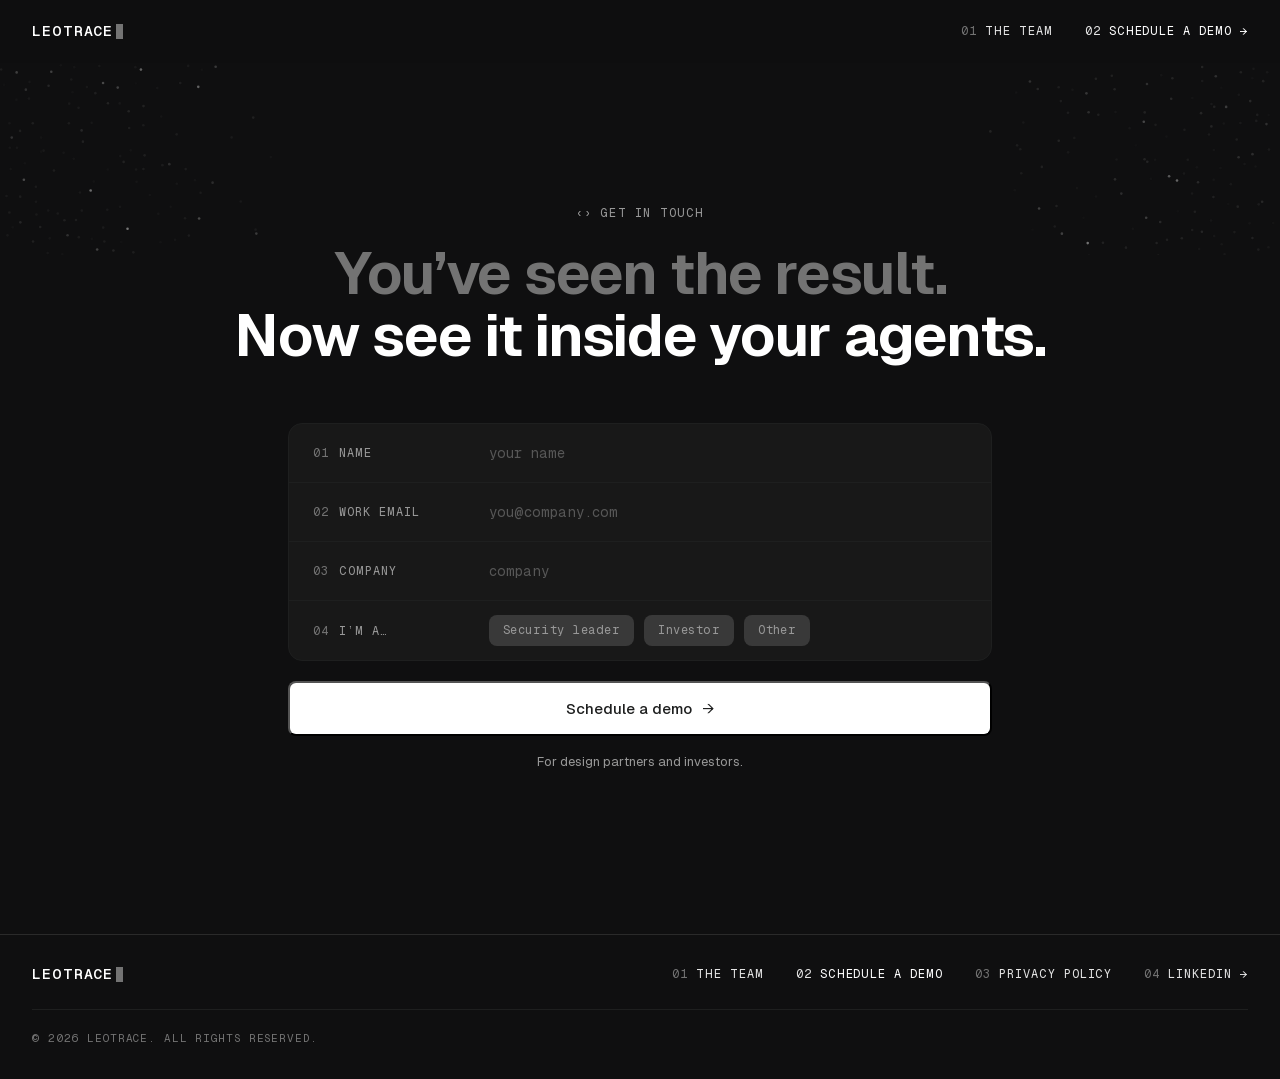
==== demo/index.html @ 8c84fb91 "Wire demo form to Web3Forms (emails the leotrace inbox) Co-Authored-By: Claude Opus 4.8 (1M context)" ====
<!doctype html>
<!-- LeoTrace marketing site · schedule a demo — the dark inverse page -->
<html lang="en" data-theme="dark">
<head>
  <meta charset="utf-8">
  <meta name="viewport" content="width=device-width, initial-scale=1">
  <meta http-equiv="Content-Security-Policy"
        content="default-src 'none'; script-src 'self'; style-src 'self'; img-src 'self'; font-src 'self'; connect-src 'self'; base-uri 'none'; form-action 'none'">
  <title>LeoTrace — Schedule a demo</title>
  <meta name="description" content="See LeoTrace inside your agents. Schedule a demo — for design partners and investors.">
  <link rel="icon" href="/assets/favicon.svg" type="image/svg+xml">
  <link rel="stylesheet" href="/css/styles.css?v=31">
  <script type="module" src="/js/demo.js?v=37"></script>
</head>
<body id="top">

  <header class="nav">
    <button class="nav__burger" type="button" aria-expanded="false" aria-controls="nav-menu" aria-label="Menu">
      <span></span><span></span>
    </button>
    <a class="wordmark" href="/">LEOTRACE<span class="cursor" aria-hidden="true"></span></a>
    <nav class="nav__menu" id="nav-menu" aria-label="Primary">
      <a class="nav__link" href="/team/"><span class="nav__num">01</span>The team</a>
      <a class="nav__link" href="/demo/" aria-current="page"><span class="nav__num">02</span>Schedule a demo<span class="nav__arrow">→</span></a>
    </nav>
  </header>

  <main class="demo">
    <canvas class="demo-dots demo-dots--left" aria-hidden="true"></canvas>
    <canvas class="demo-dots demo-dots--right" aria-hidden="true"></canvas>

    <section class="demo-section" data-section>
      <div class="container">
        <p class="eyebrow" data-reveal>‹› Get in touch</p>
        <h1 class="display">
          <span class="line"><span class="line__inner is-muted">You&rsquo;ve seen the result.</span></span>
          <span class="line"><span class="line__inner">Now see it inside your agents.</span></span>
        </h1>

        <form class="demo-form" id="demo-form" data-reveal novalidate>
          <fieldset class="demo-fieldset" id="demo-fieldset">
            <div class="demo-panel">
              <div class="demo-field" data-field="name">
                <div class="demo-row">
                  <label class="demo-row__label" for="f-name"><span class="demo-row__num">01</span>Name</label>
                  <input class="demo-row__input" id="f-name" name="name" type="text" spellcheck="false" placeholder="your name" required autocomplete="name" aria-describedby="err-name">
                </div>
                <p class="demo-row__error" id="err-name" hidden>add your name</p>
              </div>
              <div class="demo-field" data-field="email">
                <div class="demo-row">
                  <label class="demo-row__label" for="f-email"><span class="demo-row__num">02</span>Work email</label>
                  <input class="demo-row__input" id="f-email" name="email" type="email" spellcheck="false" placeholder="you@company.com" required autocomplete="work email" aria-describedby="err-email">
                </div>
                <p class="demo-row__error" id="err-email" hidden>add your work email</p>
              </div>
              <div class="demo-field" data-field="company">
                <div class="demo-row">
                  <label class="demo-row__label" for="f-company"><span class="demo-row__num">03</span>Company</label>
                  <input class="demo-row__input" id="f-company" name="company" type="text" spellcheck="false" placeholder="company" required autocomplete="organization" aria-describedby="err-company">
                </div>
                <p class="demo-row__error" id="err-company" hidden>add your company</p>
              </div>
              <div class="demo-field">
                <div class="demo-row">
                  <span class="demo-row__label" id="role-label"><span class="demo-row__num">04</span>I&rsquo;m a&hellip;</span>
                  <div class="demo-chips" role="radiogroup" aria-labelledby="role-label" id="role-group">
                    <button class="demo-chip" type="button" role="radio" aria-checked="false" data-role="security_leader">Security leader</button>
                    <button class="demo-chip" type="button" role="radio" aria-checked="false" data-role="investor">Investor</button>
                    <button class="demo-chip" type="button" role="radio" aria-checked="false" data-role="other">Other</button>
                  </div>
                </div>
              </div>
            </div>

            <!-- honeypot: hidden from people (visually + tab order + AT).
                 Bots that fill it are dropped client-side; the backend
                 should also reject any payload where `website` is set. -->
            <div class="demo-hp" aria-hidden="true">
              <label for="f-website">Website</label>
              <input id="f-website" name="website" type="text" tabindex="-1" autocomplete="off">
            </div>

            <button class="btn btn--solid demo-submit" type="submit" id="demo-submit">Schedule a demo<span class="btn__glyph">→</span></button>
          </fieldset>
          <p class="demo-fail" id="demo-fail" role="alert" hidden>something went wrong. try again.</p>
          <p class="demo-note">For design partners and investors.</p>
        </form>

        <div class="demo-success" id="demo-success" role="status" hidden>
          <p class="demo-success__title">You&rsquo;re on the grid.</p>
          <p class="demo-success__sub">We&rsquo;ll be in touch shortly.</p>
        </div>
      </div>
    </section>
  </main>

  <footer class="footer">
    <div class="footer__row footer__row--nav">
      <a class="wordmark" href="/">LEOTRACE<span class="cursor" aria-hidden="true"></span></a>
      <nav class="footer__nav" aria-label="Footer">
        <a class="nav__link" href="/team/"><span class="nav__num">01</span>The team</a>
        <a class="nav__link" href="/demo/" aria-current="page"><span class="nav__num">02</span>Schedule a demo</a>
        <a class="nav__link" href="/privacy/"><span class="nav__num">03</span>Privacy policy</a>
        <a class="nav__link" href="https://www.linkedin.com/company/leotrace" rel="noopener"><span class="nav__num">04</span>LinkedIn<span class="nav__arrow">→</span></a>
      </nav>
    </div>
    <div class="footer__row footer__row--legal">
      <span class="footer__copyright">© 2026 LeoTrace. All rights reserved.</span>
    </div>
  </footer>

</body>
</html>
---- css/styles.css ----
/* ============================================================
   LeoTrace — marketing site 3.5
   Light-skin foundation: neutral ramp, luminance-step + hairline
   depth, colour only for status. Geist / Geist Mono, six roles.
   ============================================================ */

/* ---------- Fonts ---------- */

@font-face {
  font-family: "Geist";
  src: url("../fonts/Geist-Variable.woff2") format("woff2");
  font-weight: 100 900;
  font-style: normal;
  font-display: swap;
}

@font-face {
  font-family: "Geist Mono";
  src: url("../fonts/GeistMono-Variable.woff2") format("woff2");
  font-weight: 100 900;
  font-style: normal;
  font-display: swap;
}

/* ---------- Tokens ---------- */

:root {
  /* neutral light ramp — page near-white, surfaces rise toward pure white */
  --canvas: #f8fafa;
  --surface-1: #fbfcfc;
  --surface-2: #ffffff;
  --hairline: #e4e4e4;
  --hairline-faint: #eeefef;

  --text-1: #0f0f10;
  --text-2: #575757;
  --text-3: #737373;
  --text-4: #989898;

  /* the three-tone dot system */
  --dot-dark: #141415;
  --dot-mid: #8c8d8d;
  --dot-faint: #dcdddd;

  /* status — bright accent on near-neutral surface, never a flooded fill */
  --red: #d92c20;

  /* interaction + chrome tokens (dark pages override these) */
  --nav-veil: rgba(248, 250, 250, 0.7);
  --btn-solid-hover: #2a2a2c;
  --scrim-hover: rgba(15, 15, 16, 0.04);
  --scrim-selected: rgba(15, 15, 16, 0.08);
  --chip: #eeefef;
  --focus: #989898;
  --text-ghost: #989898;   /* placeholder / disabled text */

  --sans: "Geist", system-ui, -apple-system, sans-serif;
  --mono: "Geist Mono", ui-monospace, "SF Mono", monospace;

  --container: 1120px;
  --gutter: clamp(20px, 4vw, 64px);
  --chrome-pad: 32px;               /* nav + footer horizontal padding */
  --nav-h: 63px;                    /* bar height: 20px padding ×2 + content row */
  --section-gap: clamp(96px, 14vh, 176px);

  --ease-out: cubic-bezier(0.22, 0.61, 0.2, 1);
  /* the entrance grammar: slow, soft, settles gracefully — no overshoot */
  --reveal-ease: cubic-bezier(0.16, 1, 0.3, 1);
  --reveal-dur: 800ms;
}

/* ---------- Reset-ish ---------- */

*,
*::before,
*::after { box-sizing: border-box; }

@media (prefers-reduced-motion: no-preference) {
  html { scroll-behavior: smooth; }
}

body {
  margin: 0;
  background: var(--canvas);
  color: var(--text-1);
  font-family: var(--sans);
  font-size: 16px;
  line-height: 1.5;
  -webkit-font-smoothing: antialiased;
  text-rendering: optimizeLegibility;
}

h1, h2, h3, p, ol { margin: 0; }
ol { padding: 0; list-style: none; }
a { color: inherit; text-decoration: none; }
canvas { display: block; }
figure { margin: 0; }

.container {
  width: min(var(--container), 100% - 2 * var(--gutter));
  margin-inline: auto;
}

/* ---------- Type roles ---------- */

.display {
  font-weight: 650;
  font-size: clamp(42px, 4.6vw, 64px);
  line-height: 1.06;
  letter-spacing: -0.022em;
}

.heading {
  font-weight: 650;
  font-size: clamp(32px, 3.4vw, 46px);
  line-height: 1.12;
  letter-spacing: -0.018em;
}

.is-muted { color: var(--text-4); }

.lead {
  font-size: 18px;
  line-height: 32px;
  color: var(--text-2);
}

.eyebrow {
  font-family: var(--mono);
  font-weight: 400;
  font-size: 12px;
  line-height: 1;
  letter-spacing: 0.1em;
  text-transform: uppercase;
  color: var(--text-3);
}

.telemetry {
  font-family: var(--mono);
  font-weight: 400;
  font-size: 11px;
  line-height: 1;
  letter-spacing: 0.08em;
  text-transform: uppercase;
  color: var(--text-4);
}

.mono { font-family: var(--mono); font-weight: 400; }
.is-red { color: var(--red); }

/* ---------- Buttons (utility role: Geist 500) ---------- */

.btn {
  display: inline-flex;
  align-items: center;
  gap: 10px;
  font-family: var(--sans);
  font-weight: 500;
  font-size: 14px;
  line-height: 1;
  padding: 13px 20px;
  border-radius: 8px;
  transition: background-color 140ms var(--ease-out), color 140ms var(--ease-out);
}

.btn__glyph { font-weight: 400; }

.btn--solid {
  background: var(--text-1);
  color: var(--surface-2);
}

.btn--solid:hover { background: var(--btn-solid-hover); }

.btn--ghost {
  background: var(--surface-2);
  color: var(--text-2);
  box-shadow: inset 0 0 0 1px var(--hairline);
}

.btn--ghost:hover { color: var(--text-1); }

.cta-row {
  display: flex;
  flex-wrap: wrap;
  gap: 12px;
}

.cta-row--centred { justify-content: center; }

/* ---------- Wordmark + terminal cursor ---------- */

.wordmark {
  font-family: var(--mono);
  font-weight: 600;
  font-size: 15px;
  letter-spacing: 0.06em;
  color: var(--text-1);
  display: inline-flex;
  align-items: center;
}

.cursor {
  display: inline-block;
  width: 7px;
  height: 15px;
  margin-left: 3px;
  background: var(--text-4); /* muted — clearly lighter than the wordmark */
}

/* nav and footer cursors blink identically — a slow, eased fade */
@media (prefers-reduced-motion: no-preference) {
  .cursor { animation: blink 1.5s ease-in-out infinite; }
}

@keyframes blink { 50% { opacity: 0; } }

/* ---------- Nav ---------- */

.nav {
  position: sticky;
  top: 0;
  z-index: 100;
  display: flex;
  align-items: center;
  justify-content: space-between;
  min-height: 18px;
  padding: 20px var(--chrome-pad);
  background: var(--nav-veil);
  -webkit-backdrop-filter: blur(12px);
  backdrop-filter: blur(12px);
}

/* hide on scroll-down, return on scroll-up */
.nav.is-hidden { transform: translateY(-100%); }

@media (prefers-reduced-motion: no-preference) {
  .nav { transition: transform 220ms var(--ease-out); }
}

.nav__menu {
  display: flex;
  align-items: center;
  gap: 32px;
}

.nav__link {
  font-family: var(--mono);
  font-weight: 400;
  font-size: 12px;
  letter-spacing: 0.08em;
  text-transform: uppercase;
  color: var(--text-2);
  display: inline-flex;
  align-items: baseline;
  transition: color 140ms var(--ease-out);
}

.nav__link:hover { color: var(--text-1); }

.nav__num {
  color: var(--text-4);
  margin-right: 8px;
  transition: color 140ms var(--ease-out);
}

.nav__link:hover .nav__num { color: var(--text-2); }

.nav__arrow { margin-left: 8px; }

.nav__burger {
  display: none;
  flex-direction: column;
  justify-content: center;
  gap: 5px;
  width: 32px;
  height: 32px;
  padding: 6px;
  border: 0;
  background: none;
  cursor: pointer;
}

.nav__burger span {
  display: block;
  height: 1.5px;
  width: 100%;
  background: var(--text-1);
  transition: transform 160ms var(--ease-out);
}

/* ---------- Section entrance grammar (shared, defined once) ----------
   Eyebrow → headline lines → supporting copy: each fades in while
   rising gently (~20px), slow and eased, staggered in reading order.
   One-shot: sections gain .is-in the first time they enter the
   viewport and never lose it. JS staggers via transition-delay. */

.line { display: block; }
.line__inner { display: block; }

@media (prefers-reduced-motion: no-preference) {
  /* blocks: eyebrow + supporting copy */
  [data-section] [data-reveal]:not(.is-split),
  [data-section] .line__inner:not(.is-split) {
    opacity: 0;
    transform: translateY(20px);
    transition:
      opacity var(--reveal-dur) var(--reveal-ease),
      transform var(--reveal-dur) var(--reveal-ease);
  }

  [data-section].is-in [data-reveal]:not(.is-split),
  [data-section].is-in .line__inner:not(.is-split) {
    opacity: 1;
    transform: none;
  }

  /* headline words: each word rises on its own beat */
  [data-section] .w {
    display: inline-block;
    opacity: 0;
    transform: translateY(0.55em);
    transition:
      opacity var(--reveal-dur) var(--reveal-ease),
      transform var(--reveal-dur) var(--reveal-ease);
  }

  [data-section].is-in .w {
    opacity: 1;
    transform: none;
  }
}

/* ============================================================
   02 · Hero — full viewport; text hard-left, piece low-right
   ============================================================ */

.hero {
  position: relative;
  /* the translucent bar overlays the hero, so the hero owns the full
     viewport and its content centres on the screen, not below the bar */
  margin-top: calc(-1 * var(--nav-h));
  height: 100vh;
  height: 100svh;
}

.hero__sticky {
  height: 100%;
  display: flex;
  align-items: center;
  overflow: hidden;
}

.hero__canvas {
  position: absolute;
  inset: 0;
  width: 100%;
  height: 100%;
  pointer-events: none;
}

.hero__content {
  position: relative;
  z-index: 1;
  padding-block: 96px;
}

.hero .display { margin-top: 24px; }

.hero__sub {
  margin-top: 28px;
  max-width: 42ch;
}

.hero .cta-row { margin-top: 36px; }

/* ============================================================
   03 · The issue — pinned scroll sequence
   ============================================================ */

.issue {
  /* tall body: the extra length is the scrub distance */
  height: 340vh;
}

.issue__sticky {
  position: sticky;
  top: 0;
  height: 100vh;
  height: 100svh;
  display: flex;
  flex-direction: column;
  justify-content: center;
  overflow: hidden;
}

.issue__grid {
  position: relative; /* copy sits above the field + scrim */
  z-index: 1;
  display: grid;
  grid-template-columns: minmax(0, 30rem) minmax(0, 1fr);
  gap: clamp(32px, 6vw, 96px);
  align-items: center;
  flex: 1;
  min-height: 0;
  padding-top: 66px; /* clear the nav */
}

.heading + .points,
.issue .heading { margin-top: 24px; }

.points { margin-top: 40px; }

/* each point block carries its own short left rule — three separate
   segments, one per block, as in the reference frame */
.point {
  display: flex;
  gap: 20px;
  padding: 4px 0 4px 24px;
  border-left: 1px solid var(--hairline);
}

.point + .point { margin-top: 32px; }

.point__num {
  font-family: var(--mono);
  font-size: 12px;
  letter-spacing: 0.08em;
  color: var(--text-4);
  padding-top: 4px;
}

.point__title {
  font-weight: 600;
  font-size: 16px;
  line-height: 24px;
}

.point__body {
  margin-top: 6px;
  font-size: 14px;
  line-height: 20px;
  color: var(--text-3);
  max-width: 40ch;
}

/* scrubbed accumulation — driven by .is-on from JS */
@media (prefers-reduced-motion: no-preference) {
  .point {
    opacity: 0;
    transform: translateY(12px);
    transition: opacity 220ms var(--ease-out), transform 220ms var(--ease-out);
  }

  .point.is-on {
    opacity: 1;
    transform: none;
  }
}

/* the spread field runs full-bleed behind the frame */
.issue__canvas {
  position: absolute;
  inset: 0;
  width: 100%;
  height: 100%;
}

/* readability scrim — particles fall off softly behind the copy */
.issue__fade {
  position: absolute;
  inset: 0;
  pointer-events: none;
  background: linear-gradient(
    100deg,
    rgba(248, 250, 250, 0.97) 0%,
    rgba(248, 250, 250, 0.92) 30%,
    rgba(248, 250, 250, 0.55) 50%,
    rgba(248, 250, 250, 0) 74%
  );
}

/* full-width telemetry strip, aligned to the nav's chrome padding.
   A HUD of the pinned frame: fades in when the pin engages, resolves
   away (line retracting) before the pin releases — never a stray line
   drifting between sections. */
.issue__telemetry {
  position: relative;
  z-index: 1;
  display: flex;
  align-items: center;
  gap: 24px;
  padding: 20px var(--chrome-pad);
  opacity: 0;
}

.issue__telemetry.is-live { opacity: 1; }

.issue__telemetry.is-done .issue__bar { transform: scaleX(0); }

@media (prefers-reduced-motion: no-preference) {
  .issue__telemetry { transition: opacity 220ms var(--ease-out); }

  .issue__bar {
    transform-origin: left;
    transition: transform 260ms var(--ease-out);
  }
}

.issue__bar {
  flex: 1;
  height: 1px;
  background: var(--hairline);
}

.issue__bar-fill {
  height: 100%;
  width: 0%;
  background: var(--text-1);
}

/* ============================================================
   04 · The solution — three cards, one system
   ============================================================ */

.solution {
  position: relative;
  /* own stacking context: the carry-over strip and its scrim live on
     negative z, so no engine can ever paint them over the content */
  isolation: isolate;
}

.solution__sticky {
  position: relative;
  z-index: 2; /* content always paints above the dot strip + gradient */
  padding-block: var(--section-gap);
}

/* pinned sequence: a light pin — enough scroll for the three cards to
   land one by one, without demanding a workout. The page releases once
   the third graphic completes. */
@media (min-width: 821px) and (prefers-reduced-motion: no-preference) {
  .solution { height: 220vh; }

  .solution__sticky {
    position: sticky;
    top: 0;
    height: 100vh;
    height: 100svh;
    display: flex;
    align-items: center; /* eyebrow + headline + cards centred as one block */
    overflow: hidden;
    padding-block: 0;
  }
}

/* the issue's matrix carries over the boundary, easing out on-grid */
.solution__carryover {
  position: absolute;
  z-index: -2; /* behind everything in the section */
  top: 0;
  left: 0;
  width: 100%;
  height: min(44vh, 400px);
  pointer-events: none;
}

/* the same readability scrim as section 2, carried through — above the
   matrix strip, below all content */
.solution::after {
  content: '';
  position: absolute;
  z-index: -1;
  top: 0;
  left: 0;
  width: 100%;
  height: min(44vh, 400px);
  pointer-events: none;
  background: linear-gradient(
    100deg,
    rgba(248, 250, 250, 0.97) 0%,
    rgba(248, 250, 250, 0.92) 30%,
    rgba(248, 250, 250, 0.55) 50%,
    rgba(248, 250, 250, 0) 74%
  );
}


.solution .heading { margin-top: 24px; } /* same eyebrow→headline gap as the other sections */

.cards {
  display: grid;
  grid-template-columns: repeat(3, 1fr);
  gap: 24px;
  margin-top: 56px;
}

.card {
  background: var(--surface-2);
  border: 1px solid var(--hairline);
  border-radius: 12px;
  padding: 12px 12px 28px;
}

@media (prefers-reduced-motion: no-preference) {
  .card {
    opacity: 0;
    transform: translateY(44px);
    transition: opacity 480ms var(--ease-out), transform 480ms var(--ease-out);
  }

  .card.is-in {
    opacity: 1;
    transform: none;
  }
}

.card__graphic {
  background: var(--surface-1);
  border: 1px solid var(--hairline-faint);
  border-radius: 8px;
  overflow: hidden;
}

.card__graphic svg {
  display: block;
  width: 100%;
  height: auto;
}

.card__meta {
  display: flex;
  align-items: baseline;
  gap: 10px;
  margin-top: 24px;
  padding-inline: 8px;
}

.card__num {
  font-family: var(--mono);
  font-size: 12px;
  letter-spacing: 0.08em;
  color: var(--text-4);
}

.card__name {
  font-weight: 600;
  font-size: 16px;
}

.card__body {
  margin-top: 10px;
  padding-inline: 8px;
  font-size: 14px;
  line-height: 20px;
  color: var(--text-3);
}

/* ============================================================
   05 · The results — copy left, one encoded ring right
   ============================================================ */

/* pinned like the other set pieces: the sticky inner owns a full
   viewport while the section provides ~100vh of runway, so the frame
   holds perfectly still while the entrance plays (and the scroll gate
   in results.js clamps invisibly inside the pin) */
.results { height: 200vh; }

.results__sticky {
  position: sticky;
  top: 0;
  height: 100vh;
  height: 100svh;
  display: flex;
  align-items: center;
}

.results__grid {
  display: grid;
  grid-template-columns: minmax(0, 1fr) auto;
  align-items: center;
  gap: clamp(48px, 7vw, 96px);
}

/* measure tuned so each line breaks mid-thought, no widowed word:
   "Ship at the speed / AI gave you. / Without the risk it / brought." */
.results .heading { margin-top: 24px; max-width: 13ch; }

/* proof block: hairline rule + space, no index */
.results__proof {
  margin-top: 40px;
  border-left: 1px solid var(--hairline);
  padding-left: 20px;
  max-width: 36ch;
}

.results__body {
  font-size: 16px;
  line-height: 26px;
  color: var(--text-2);
}

.results__foot {
  display: block;
  margin-top: 16px;
}

.results__ring {
  position: relative;
  width: min(440px, 82vw);
  aspect-ratio: 1;
}

.results__ring canvas {
  position: absolute;
  inset: 0;
  width: 100%;
  height: 100%;
}

/* the copy stack in the ring centre */
.results__centre {
  position: absolute;
  inset: 0;
  display: flex;
  flex-direction: column;
  align-items: center;
  justify-content: center;
  text-align: center;
  gap: 10px;
}

.results__figure {
  font-family: var(--mono);
  font-weight: 500;
  font-size: clamp(44px, 4.5vw, 58px);
  line-height: 1;
  letter-spacing: -0.02em;
  color: var(--text-1);
}

.results__pct {
  font-size: 0.45em;
  vertical-align: super;
  letter-spacing: 0;
}

.results__label {
  font-weight: 600;
  font-size: 16px;
  color: var(--text-1);
}

.results__sub {
  font-size: 13px;
  color: var(--text-3);
}

.results__sub .mono { font-size: 13px; }

/* ============================================================
   06 · The CTA — live counter over a rising field
   ============================================================ */

.cta {
  position: relative;
  min-height: 92vh;
  min-height: 92svh;
  display: flex;
  align-items: center;
  justify-content: center;
  overflow: hidden;
  padding-block: var(--section-gap);
}

.cta__canvas {
  position: absolute;
  inset: auto 0 0 0;
  width: 100%;
  height: 46%;
  pointer-events: none;
}

.cta__content {
  position: relative;
  z-index: 1;
  display: flex;
  flex-direction: column;
  align-items: center;
  text-align: center;
}

/* the section-header two-tone, inline: copy in the same muted grey as
   the other headlines' first lines, the two live counters in the dark
   tone — size and weight identical to every other .heading */
.cta__headline {
  margin-top: 24px;
  max-width: 22ch;
  color: var(--text-4);
}

/* tabular figures: every digit the same width, so the headline doesn't
   reflow on each tick of the live counters */
.cta__num { color: var(--text-1); font-variant-numeric: tabular-nums; }

.cta__sub {
  margin-top: 24px;
  font-size: 14px;
  line-height: 20px;
  color: var(--text-3);
  max-width: 52ch;
}

.cta .cta-row { margin-top: 36px; }

/* ---------- Footer ---------- */

.footer {
  border-top: 1px solid var(--hairline);
  padding: 28px var(--chrome-pad) 32px;
  background: var(--canvas);
}

.footer__row {
  display: flex;
  align-items: center;
  justify-content: space-between;
  gap: 24px;
  flex-wrap: wrap;
}

.footer__row--legal {
  margin-top: 24px;
  padding-top: 20px;
  border-top: 1px solid var(--hairline-faint);
}

.footer__nav {
  display: flex;
  align-items: center;
  gap: 32px;
}

.footer__copyright {
  font-family: var(--mono);
  font-size: 11px;
  letter-spacing: 0.08em;
  text-transform: uppercase;
  color: var(--text-4);
}

/* ============================================================
   Mobile — fluid down from 1120
   ============================================================ */

@media (max-width: 820px) {
  :root {
    --chrome-pad: 22px;
    --nav-h: 72px; /* burger row: 32px + 20px padding ×2 */
  }

  /* logo + left-aligned hamburger */
  .nav {
    justify-content: flex-start;
    gap: 16px;
  }

  .nav__burger { display: flex; }

  .nav__menu {
    display: none;
    position: absolute;
    top: 100%;
    left: 0;
    right: 0;
    flex-direction: column;
    align-items: flex-start;
    gap: 0;
    background: var(--surface-2);
    border-bottom: 1px solid var(--hairline);
    padding: 8px var(--chrome-pad);
  }

  .nav.is-open .nav__menu { display: flex; }

  .nav__menu .nav__link {
    padding: 14px 0;
    width: 100%;
  }

  .nav.is-open .nav__burger span:first-child { transform: translateY(3.25px) rotate(45deg); }
  .nav.is-open .nav__burger span:last-child { transform: translateY(-3.25px) rotate(-45deg); }

  /* full-bleed environment behind the copy; the floor sits low so the
     text keeps its own space */
  .hero__content { padding-block: calc(var(--nav-h) + 24px) 40vh; }

  .heading { font-size: 28px; }

  .issue { height: 300vh; }

  .issue__grid {
    grid-template-columns: 1fr;
    gap: 16px;
    align-content: start;
    overflow: hidden;
    padding-top: 84px;
  }

  /* text spans the full width on mobile — protect from the top down */
  .issue__fade,
  .solution::after {
    background: linear-gradient(
      to bottom,
      rgba(248, 250, 250, 0.96) 0%,
      rgba(248, 250, 250, 0.9) 55%,
      rgba(248, 250, 250, 0.4) 78%,
      rgba(248, 250, 250, 0) 100%
    );
  }

  .points { margin-top: 16px; }
  .point + .point { margin-top: 20px; }
  .point__body { max-width: none; }

  .cards { grid-template-columns: 1fr; }

  /* stack: copy first, the ring beneath — taller than a viewport, so
     the pin comes off and the section flows normally (no gate either) */
  .results { height: auto; padding-block: var(--section-gap); }
  .results__sticky { position: static; height: auto; display: block; }
  .results__grid { grid-template-columns: 1fr; gap: 56px; }
  .results__ring { margin-inline: auto; }

  .cta__headline { max-width: none; }

  .footer__row,
  .footer__nav {
    flex-direction: column;
    align-items: flex-start;
    gap: 16px;
  }
}

/* ============================================================
   About / team page — two sections between the shared chrome.
   Everything below is additive: new classes only, on the same
   tokens, type roles and rhythm as the homepage.
   ============================================================ */

/* the page you're on reads in ink, like a hovered link at rest */
.nav__link[aria-current="page"] { color: var(--text-1); }
.nav__link[aria-current="page"] .nav__num { color: var(--text-2); }

.team,
.numbers {
  position: relative;
  padding-block: var(--section-gap);
  overflow: hidden; /* the dot patches bleed off the page edges */
}

/* the opening section sits tighter under the bar, so the headline and
   both cards land comfortably inside the first viewport */
.team { padding-block-start: 64px; }

.team .heading,
.numbers .heading { margin-top: 24px; }

/* soft halftone patches at the edges, drawn with the site's dot system */
.about-dots {
  position: absolute;
  aspect-ratio: 1;
  pointer-events: none;
}

.about-dots--a { top: 32px; right: -140px; width: min(520px, 55vw); }
.about-dots--b { bottom: -140px; left: -180px; width: min(520px, 55vw); }

/* ---------- Profile cards: one card, two states ---------- */

.profiles {
  display: grid;
  grid-template-columns: repeat(2, minmax(0, 1fr));
  gap: 12px;
  margin-top: 48px;
}

/* outer shell is invisible at rest so the hover outline never shifts */
.profile {
  position: relative;
  border: 1px solid transparent;
  border-radius: 20px;
  padding: 6px;
  transition: border-color 140ms var(--ease-out);
}

.profile:hover,
.profile:focus-within { border-color: var(--hairline); }

.profile__card {
  background: var(--surface-2);
  border: 1px solid var(--hairline);
  border-radius: 14px;
  padding: 6px;
}

.profile__media {
  border-radius: 8px;
  overflow: hidden;
  background: var(--hairline-faint);
  aspect-ratio: 463 / 400;
}

.profile__media img {
  display: block;
  width: 100%;
  height: 100%;
  object-fit: cover;
  object-position: top;
}

.profile__meta { padding: 10px 8px 6px; }

.profile__id {
  display: flex;
  align-items: baseline;
  gap: 8px;
}

.profile__num {
  font-family: var(--mono);
  font-size: 12px;
  letter-spacing: 0.08em;
  color: var(--text-4);
}

.profile__name {
  font-weight: 600;
  font-size: 16px;
}

.profile__row {
  margin-top: 8px;
  display: flex;
  justify-content: space-between;
  align-items: baseline;
}

.profile__role,
.profile__link {
  font-family: var(--mono);
  font-size: 12px;
  letter-spacing: 0.08em;
  text-transform: uppercase;
  color: var(--text-3);
}

.profile__link { transition: color 140ms var(--ease-out); }

/* the whole card is the link */
.profile__link::after {
  content: "";
  position: absolute;
  inset: 0;
}

.profile:hover .profile__link,
.profile:focus-within .profile__link {
  text-decoration: underline;
  text-underline-offset: 3px;
  color: var(--text-1);
}

.profile__arrow { margin-left: 6px; }

/* ---------- The stats block: dashed frame, live numbers ---------- */

.figures {
  position: relative;
  margin-top: 64px;
  display: grid;
  grid-template-columns: repeat(6, minmax(0, 1fr));
  border: 1px dashed var(--hairline);
}

.figures__corner {
  position: absolute;
  font-family: var(--mono);
  font-size: 12px;
  line-height: 1;
  color: var(--text-4);
  background: var(--canvas);
  padding: 2px 3px;
}

.figures__corner--tl { top: -8px; left: -7px; }
.figures__corner--tr { top: -8px; right: -7px; }
.figures__corner--bl { bottom: -8px; left: -7px; }
.figures__corner--br { bottom: -8px; right: -7px; }

.figure {
  grid-column: span 2;
  padding: 24px 24px 28px;
}

.figure--wide { grid-column: span 4; }
.figure--l { border-left: 1px dashed var(--hairline); }
.figure--t { border-top: 1px dashed var(--hairline); }

.figure__icon {
  display: block;
  color: var(--text-3);
}

.figure__label {
  margin-top: 14px;
  font-size: 13px;
  color: var(--text-3);
  max-width: 26ch;
}

/* the mono figure on the heading scale — smaller than the frame's PNG,
   at the heading weight so all five cells carry the same presence */
.figure__value {
  margin-top: 10px;
  font-family: var(--mono);
  font-weight: 650;
  font-size: clamp(32px, 3.4vw, 46px);
  line-height: 1.12;
  letter-spacing: -0.018em;
}

/* the one non-numeric cell: two-tone sans, same scale */
.figure__value--trust {
  font-family: var(--sans);
  font-weight: 650;
  letter-spacing: -0.018em;
}

@media (max-width: 820px) {
  .profiles,
  .figures { margin-top: 40px; }

  .profiles { grid-template-columns: 1fr; }

  .figures { grid-template-columns: 1fr; }

  .figure,
  .figure--wide { grid-column: auto; border-left: none; }

  .figure + .figure { border-top: 1px dashed var(--hairline); }

  .about-dots--b { display: none; }
}

/* ============================================================
   Privacy policy page — long-form legal copy on the type system,
   mono clause numbering, aligned dot-grid textures at the edges.
   Additive: new classes only.
   ============================================================ */

.privacy {
  position: relative;
  overflow: hidden; /* the grid textures bleed off the page edges */
}

/* a centred reading column — legal copy doesn't use the full container */
.privacy .container { width: min(640px, 100% - 2 * var(--gutter)); }

/* aligned dot grids — quieter, more regular than the halftone patches */
.privacy-grid {
  position: absolute;
  aspect-ratio: 1;
  pointer-events: none;
}

.privacy-grid--a { top: 40px; right: -150px; width: min(480px, 50vw); }
.privacy-grid--b { top: 34%; left: -170px; width: min(480px, 50vw); }
.privacy-grid--c { top: 72%; right: -150px; width: min(480px, 50vw); }

.privacy-header { padding-block: 64px 0; }

.privacy-header .heading { margin-top: 24px; }

.privacy-updated {
  display: block;
  margin-top: 16px;
}

.privacy-lead {
  margin-top: 24px;
  font-size: 16px;
  line-height: 26px;
  color: var(--text-2);
}

.privacy-clauses { padding-block: 24px var(--section-gap); }

/* clause: mono index in the gutter, content in a readable measure */
.clause {
  position: relative;
  display: grid;
  grid-template-columns: 48px minmax(0, 1fr);
  gap: 20px;
  margin-top: 56px;
}

.clause__num {
  font-family: var(--mono);
  font-size: 12px;
  line-height: 24px; /* sits on the title's first line */
  letter-spacing: 0.08em;
  color: var(--text-4);
}

.clause__text { min-width: 0; }

.clause__title {
  font-weight: 600;
  font-size: 16px;
  line-height: 24px;
}

.clause__subtitle {
  margin-top: 20px;
  font-weight: 600;
  font-size: 14px;
  color: var(--text-1);
}

.clause__text p,
.clause__text ul {
  margin: 12px 0 0;
  font-size: 14px;
  line-height: 22px;
  color: var(--text-3);
}

.clause__text ul {
  list-style: none;
  padding: 0;
}

.clause__text li {
  position: relative;
  padding-left: 16px;
}

.clause__text li + li { margin-top: 8px; }

/* the site's dot as a list marker */
.clause__text li::before {
  content: "";
  position: absolute;
  left: 2px;
  top: 9px;
  width: 3px;
  height: 3px;
  border-radius: 50%;
  background: var(--text-4);
}

.clause__text strong {
  font-weight: 600;
  color: var(--text-2);
}

.clause__text a {
  color: var(--text-1);
  text-decoration: underline;
  text-underline-offset: 3px;
  text-decoration-color: var(--hairline);
  transition: text-decoration-color 140ms var(--ease-out);
}

.clause__text a:hover { text-decoration-color: var(--text-1); }

@media (max-width: 820px) {
  .clause {
    grid-template-columns: 1fr;
    gap: 8px;
    margin-top: 44px;
  }

  .privacy-grid--b { display: none; }
}

/* ============================================================
   Dark theme — scoped token flip (colours only; the foundation,
   spacing, type and motion are identical). Applied per-page via
   <html data-theme="dark">. Values are the LeoTrace dark ramp:
   canvas grey/900, panels container/base, inputs container/raised,
   hairlines one step lighter than the surface they sit on.
   ============================================================ */

[data-theme="dark"] {
  --canvas: #0f0f10;            /* background/canvas */
  --surface-1: #181818;         /* container/base — cards, panels */
  --surface-2: #1e1f1f;         /* container/raised — inputs, nested */
  --hairline: #2a2a2a;          /* outline/default */
  --hairline-faint: #1e1f1f;    /* outline/subtle */

  --text-1: #ffffff;            /* foreground/primary */
  --text-2: #e4e4e4;            /* foreground/secondary */
  --text-3: #989898;            /* foreground/tertiary */
  --text-4: #737373;            /* foreground/quaternary */
  --text-ghost: #575757;        /* foreground/disabled */

  /* the dot system inverts: the "dark" (prominent) dot reads bright */
  --dot-dark: #989898;
  --dot-mid: #575757;
  --dot-faint: #2a2a2a;

  --red: #ea5557;               /* status/error accent */

  --nav-veil: rgba(15, 15, 16, 0.7);
  --btn-solid-hover: #e4e4e4;
  --scrim-hover: rgba(255, 255, 255, 0.04);    /* container/hover */
  --scrim-selected: rgba(255, 255, 255, 0.08); /* container/selected */
  --chip: #393939;              /* container/chip */
}

/* ============================================================
   Schedule a demo page — centred single column on the dark
   canvas, one form panel, dot fields flanking as depth.
   ============================================================ */

.demo {
  position: relative;
  overflow: hidden;
}

/* coded-environment dot fields, flanking left and right */
.demo-dots {
  position: absolute;
  inset-block: 0;
  width: min(30vw, 560px);
  pointer-events: none;
}

.demo-dots--left { left: 0; }
.demo-dots--right { right: 0; }

.demo-section {
  position: relative;
  padding-block: clamp(96px, 16vh, 208px) clamp(96px, 18vh, 240px);
  text-align: center;
}

.demo-section .container {
  display: flex;
  flex-direction: column;
  align-items: center;
}

.demo-section .display { margin-top: 24px; }

/* ---------- The form panel ---------- */

.demo-form {
  width: min(704px, 100%);
  margin-top: 56px;
  text-align: left;
}

.demo-panel {
  background: var(--surface-1);
  border: 1px solid var(--hairline-faint);
  border-radius: 14px;
  overflow: hidden;
}

.demo-field + .demo-field { border-top: 1px solid var(--hairline-faint); }

.demo-row {
  display: grid;
  grid-template-columns: 200px minmax(0, 1fr);
  align-items: center;
  transition: background-color 140ms var(--ease-out);
}

.demo-row:hover { background: var(--scrim-hover); }

/* focus lifts the row and brightens the label */
.demo-row:focus-within { background: var(--scrim-selected); }

.demo-row__label {
  display: flex;
  align-items: baseline;
  gap: 10px;
  padding: 20px 0 20px 24px;
  font-family: var(--mono);
  font-size: 12px;
  letter-spacing: 0.08em;
  text-transform: uppercase;
  color: var(--text-3);
  transition: color 140ms var(--ease-out);
}

.demo-row:focus-within .demo-row__label { color: var(--text-2); }

.demo-row__num { color: var(--text-4); }

.demo-row__input {
  width: 100%;
  padding: 20px 24px 20px 0;
  border: 0;
  background: none;
  font-family: var(--mono);
  font-size: 14px;
  color: var(--text-1);
  caret-color: var(--text-1);
}

.demo-row__input::placeholder { color: var(--text-ghost); }

/* an inline edit: no ring, no box — the focused state is the row's
   lifted scrim, the brightened label and the caret, exactly like the
   reference. (Text inputs always match :focus-visible in Chrome, so a
   ring here would show on every click, not just keyboard.) */
.demo-row__input:focus { outline: none; }

/* error: an accent, never a flood */
.demo-field.is-error .demo-row__label { color: var(--red); }
.demo-field.is-error .demo-row__num { color: var(--red); }

.demo-row__error {
  margin: 0;
  padding: 0 24px 14px 24px;
  font-size: 13px;
  color: var(--red);
}

/* ---------- Role chips (single-select, optional) ---------- */

.demo-chips {
  display: flex;
  flex-wrap: wrap;
  gap: 10px;
  padding: 14px 24px 14px 0;
}

.demo-chip {
  border: 0;
  padding: 8px 14px;
  border-radius: 8px;
  background: var(--chip);
  font-family: var(--mono);
  font-size: 12px;
  letter-spacing: 0.04em;
  color: var(--text-3);
  cursor: pointer;
  position: relative;
  transition: color 140ms var(--ease-out);
}

/* hover/selected are scrims layered over the fill, not swapped greys */
.demo-chip::after {
  content: "";
  position: absolute;
  inset: 0;
  border-radius: inherit;
  background: transparent;
  transition: background-color 140ms var(--ease-out);
}

.demo-chip:hover::after { background: var(--scrim-hover); }

.demo-chip[aria-checked="true"] {
  color: var(--text-1);
}

.demo-chip[aria-checked="true"]::after { background: var(--scrim-selected); }

.demo-chip:focus-visible {
  outline: 2px solid var(--focus);
  outline-offset: 2px;
}

/* ---------- Submit ---------- */

.demo-submit {
  width: 100%;
  justify-content: center;
  margin-top: 20px;
  padding: 18px 20px;
  font-size: 15px;
}

.demo-submit:focus-visible {
  outline: 2px solid var(--focus);
  outline-offset: 3px;
}

.demo-submit:active { background: var(--btn-solid-hover); }

.demo-submit[disabled] {
  opacity: 0.6;
  cursor: default;
}

.demo-note {
  margin-top: 16px;
  font-size: 13px;
  text-align: center;
  color: var(--text-3);
}

/* form-level failure line */
.demo-fail {
  margin-top: 12px;
  font-size: 13px;
  text-align: center;
  color: var(--red);
}

/* fieldset is a transparent wrapper; while submitting it locks the form */
.demo-fieldset {
  border: 0;
  padding: 0;
  margin: 0;
  min-width: 0;
}

.demo-fieldset[disabled] { opacity: 0.6; }

/* ---------- Success state ---------- */

.demo-success {
  width: min(704px, 100%);
  margin-top: 56px;
  padding: 56px 32px;
  background: var(--surface-1);
  border: 1px solid var(--hairline-faint);
  border-radius: 14px;
}

.demo-success__title {
  font-weight: 600;
  font-size: 18px;
  color: var(--text-1);
}

.demo-success__sub {
  margin-top: 8px;
  font-size: 14px;
  color: var(--text-3);
}

/* the honeypot: visually gone, off the tab order (see js/demo.js) */
.demo-hp {
  position: absolute;
  width: 1px;
  height: 1px;
  overflow: hidden;
  clip-path: inset(50%);
  white-space: nowrap;
}

@media (max-width: 820px) {
  .demo-row { grid-template-columns: 1fr; }

  .demo-row__label { padding: 16px 24px 0; }

  .demo-row__input { padding: 10px 24px 16px; }

  .demo-chips { padding: 4px 24px 16px; }

  .demo-dots { width: 22vw; }
}

/* ============================================================
   Team page v2 — intro + memo, the pivot line + stats board
   (Figma 134-274). Assembled from existing roles and tokens.
   ============================================================ */

.team .display {
  margin-top: 24px;
  max-width: 12.4em; /* breaks the grey clause before "how", per the frame */
}

/* the intro owns the first viewport, content centred under the bar */
.team {
  display: flex;
  align-items: center;
  min-height: calc(100vh - var(--nav-h));
  min-height: calc(100svh - var(--nav-h));
  padding-block: 48px;
}

/* the memo: paragraph 1 left, paragraph 2 right */
.memo {
  display: grid;
  grid-template-columns: repeat(2, minmax(0, 1fr));
  gap: clamp(32px, 4vw, 48px);
  margin-top: 48px;
}

/* the pivot statement: the grey clause hands over to the black payoff */
.pivot__line { max-width: 21em; }

.pivot__muted { color: var(--text-3); }

.pivot .figures { margin-top: 40px; }

/* stats cell: two-tone stacked figure + mono-caps sub-label */
.figure__duo {
  display: flex;
  flex-direction: column;
}

.figure__caps {
  margin-top: 20px;
  font-family: var(--mono);
  font-size: 12px;
  line-height: 18px;
  letter-spacing: 0.08em;
  text-transform: uppercase;
  color: var(--text-3);
  max-width: 32ch;
}

@media (max-width: 820px) {
  .memo {
    grid-template-columns: 1fr;
    margin-top: 32px;
  }
}

/* ============================================================
   Team page — founder quotes: a pinned sequence. The card grows
   in, the quote resolves, then a fast flick swaps Florian for
   Patrick on one horizontal track. (Figma 134-274, frames
   Florian/Patrick Example.)
   ============================================================ */

.quotes {
  position: relative;
  height: 260vh; /* the pin runway: hold → swap → hold */
}

.quotes__sticky {
  position: sticky;
  top: 0;
  height: 100vh;
  height: 100svh;
  display: flex;
  align-items: center;
  overflow: hidden;
}

.quotes__dots {
  position: absolute;
  inset: 0;
  width: 100%;
  height: 100%;
  pointer-events: none;
}

.quotes__viewport {
  position: relative;
  width: 100%;
  overflow: hidden; /* the waiting card never peeks; the flick is masked */
  border-radius: 14px;
  will-change: transform;
}

/* one static stage: the card never moves — the content slides through */
.quote-card {
  min-height: 520px;
  overflow: hidden;
  padding: 40px clamp(32px, 8.6vw, 124px);
  background: var(--surface-2);
  border: 1px solid var(--hairline);
  border-radius: 14px;
  display: flex;
  align-items: stretch;
}

.quote-flow {
  display: flex;
  gap: 200px;
  width: 100%;
  will-change: transform;
}

.quote-item {
  flex: 0 0 100%;
  min-width: 0;
  display: flex;
  flex-direction: column;
  justify-content: center;
  gap: 40px;
}

.quote-card blockquote { margin: 0; }

/* only the mark is grey — the quote stays ink */
.quote-card__mark {
  font-weight: 650;
  font-size: 56px;
  line-height: 0.55;
  color: var(--text-4);
}

.quote-card__text {
  font-weight: 600;
  font-size: 24px;
  line-height: 32px;
  color: var(--text-1);
  max-width: 872px;
}

.quote-card__row {
  display: flex;
  align-items: center;
  gap: 10px;
}

.quote-card__avatar {
  width: 80px;
  height: 80px;
  border-radius: 50%;
  object-fit: cover;
  background: var(--hairline-faint);
}

.quote-card__id {
  display: flex;
  flex-direction: column;
  gap: 6px;
  padding: 8px;
}

.quote-card__name {
  font-weight: 600;
  font-size: 18px;
  line-height: 24px;
}

.quote-card__role {
  font-family: var(--mono);
  font-size: 16px;
  line-height: 24px;
  text-transform: uppercase;
  color: var(--text-2);
}

.quote-card__count {
  margin-left: auto;
  font-family: var(--mono);
  font-size: 18px;
  line-height: 32px;
  letter-spacing: 0.08em;
  color: var(--text-2);
}

/* the quote resolves once its card is live — fade-and-rise, staggered
   in reading order; one-shot (is-live is never removed) */
@media (prefers-reduced-motion: no-preference) {
  /* the first quote resolves as the card lands; after that the content
     rides the scrubbed flow, nothing fades */
  .quote-item .quote-card__mark,
  .quote-item .quote-card__text,
  .quote-item .quote-card__row {
    opacity: 0;
    transform: translateY(16px);
    transition:
      opacity var(--reveal-dur) var(--reveal-ease),
      transform var(--reveal-dur) var(--reveal-ease);
  }

  .quote-item .quote-card__text { transition-delay: 120ms; }
  .quote-item .quote-card__row { transition-delay: 260ms; }

  .quote-item.is-live .quote-card__mark,
  .quote-item.is-live .quote-card__text,
  .quote-item.is-live .quote-card__row {
    opacity: 1;
    transform: none;
  }
}

/* reduced motion: no pin, no grow, no flick — both quotes stacked,
   fully resolved */
@media (prefers-reduced-motion: reduce) {
  .quotes { height: auto; padding-block: var(--section-gap); }

  .quotes__sticky {
    position: static;
    height: auto;
    overflow: visible;
  }

  .quote-card { min-height: 0; }

  .quote-flow {
    display: block;
    transform: none !important;
  }

  .quote-item + .quote-item { margin-top: 56px; }
}

@media (max-width: 820px) {
  .quotes { height: 300vh; }

  .quote-card {
    min-height: 0;
    padding: 32px 24px;
    gap: 28px;
  }

  .quote-card__text {
    font-size: 19px;
    line-height: 28px;
  }

  .quote-card__avatar { width: 56px; height: 56px; }

  .quote-card__count { font-size: 14px; }
}
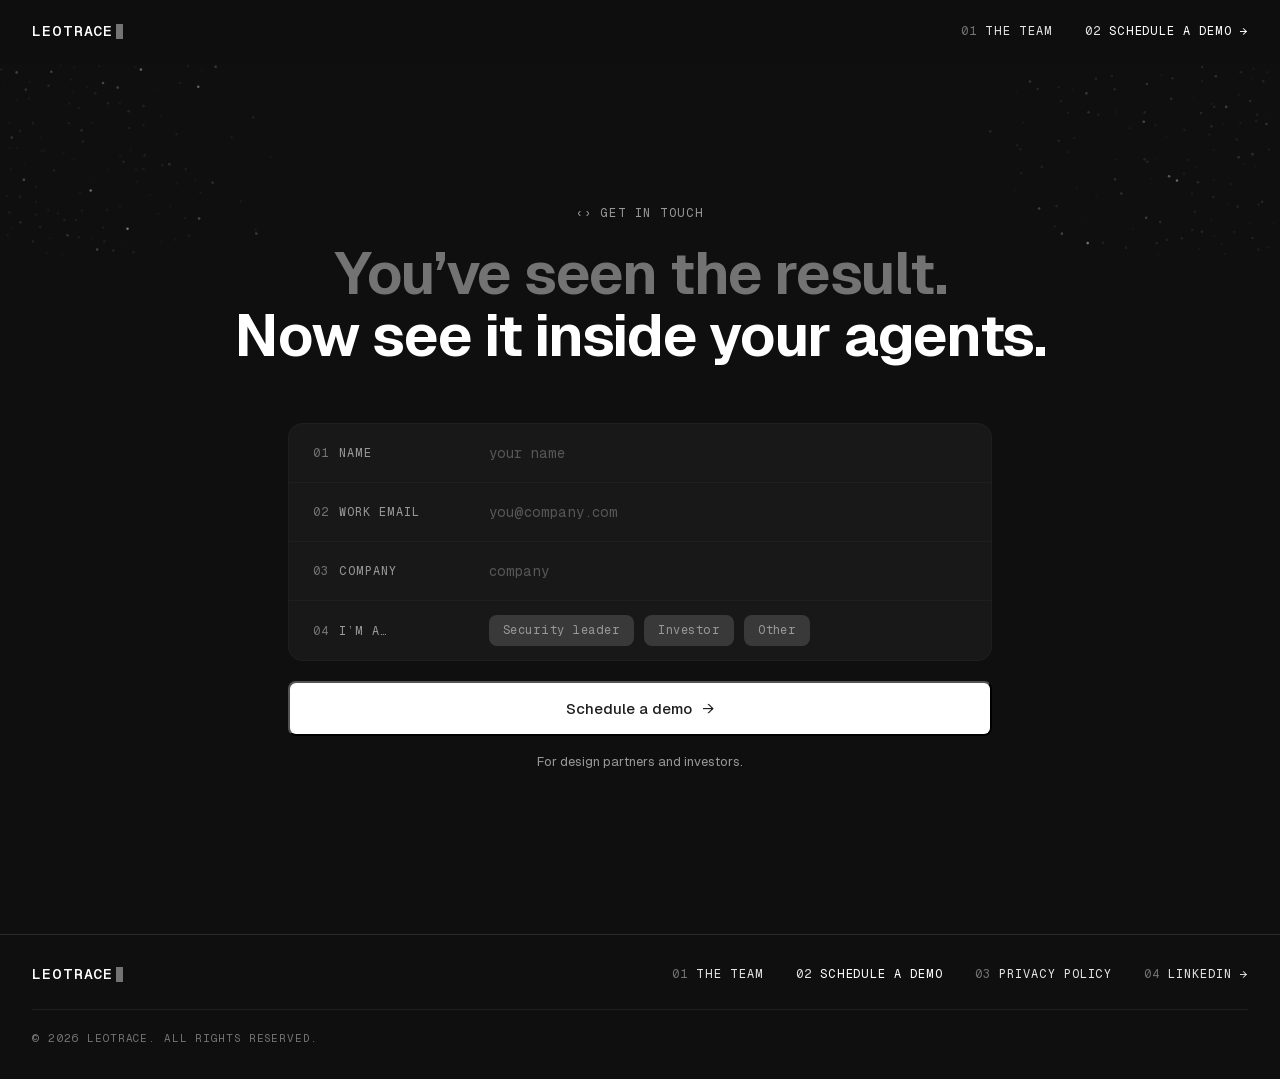
==== commit 6545c17c: "Allow Web3Forms in CSP connect-src (unblocks demo form submit) Co-Authored-By: Claude Opus 4.8 (1M c" ====
--- a/demo/index.html
+++ b/demo/index.html
@@ -5,7 +5,7 @@
   <meta charset="utf-8">
   <meta name="viewport" content="width=device-width, initial-scale=1">
   <meta http-equiv="Content-Security-Policy"
-        content="default-src 'none'; script-src 'self'; style-src 'self'; img-src 'self'; font-src 'self'; connect-src 'self'; base-uri 'none'; form-action 'none'">
+        content="default-src 'none'; script-src 'self'; style-src 'self'; img-src 'self'; font-src 'self'; connect-src 'self' https://api.web3forms.com; base-uri 'none'; form-action 'none'">
   <title>LeoTrace — Schedule a demo</title>
   <meta name="description" content="See LeoTrace inside your agents. Schedule a demo — for design partners and investors.">
   <link rel="icon" href="/assets/favicon.svg" type="image/svg+xml">
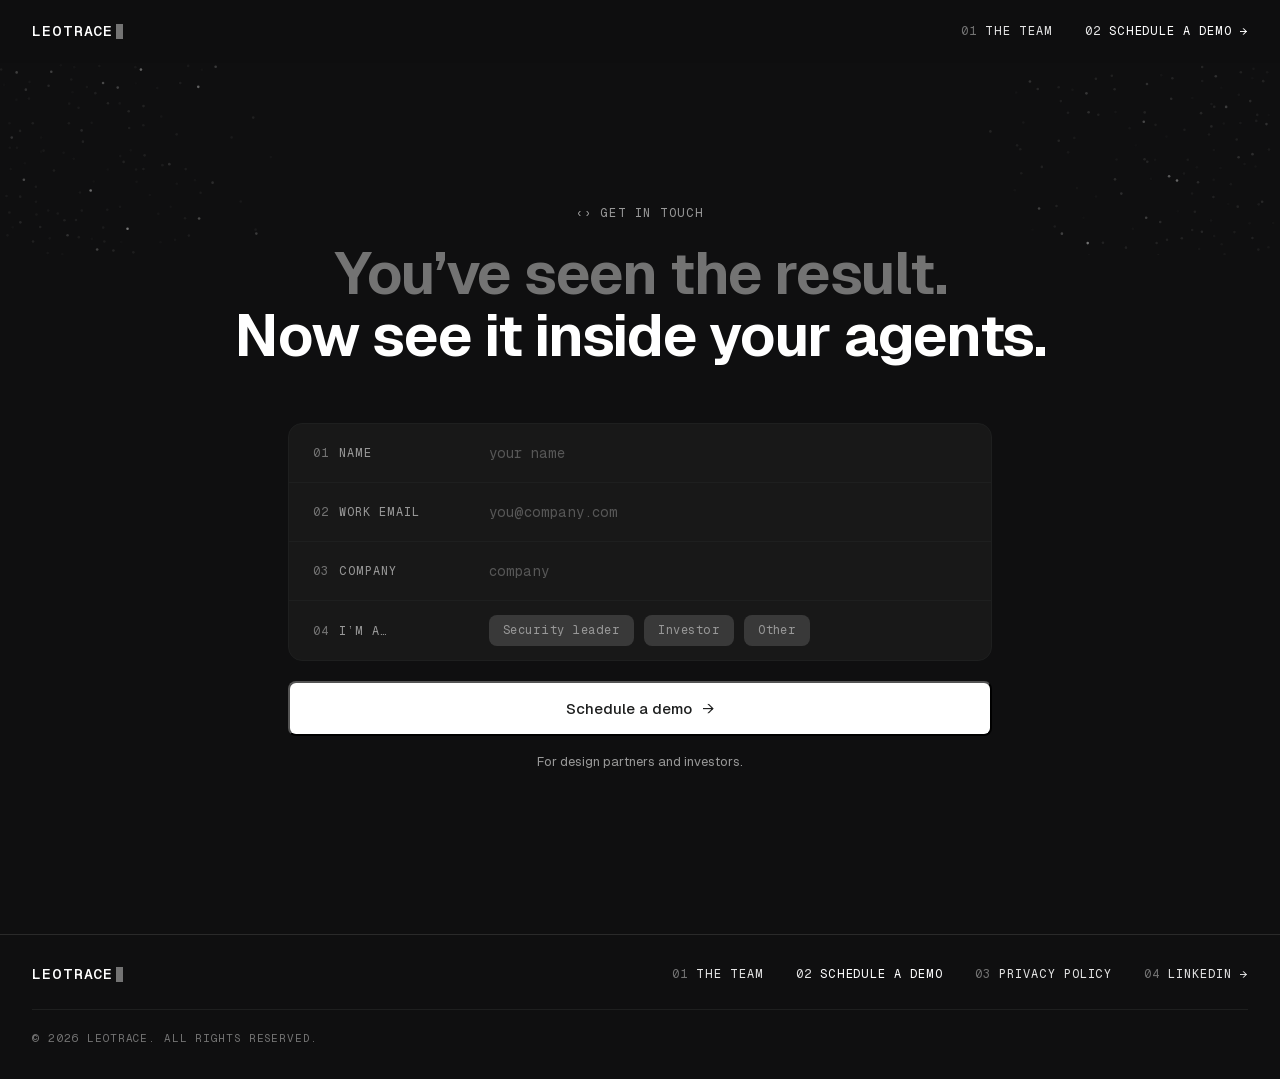
==== commit 56a1f679: "Add Google Analytics 4 (GA4) tag + widen CSP for Google domains Co-Authored-By: Claude Opus 4.8 (1M " ====
--- a/demo/index.html
+++ b/demo/index.html
@@ -5,11 +5,14 @@
   <meta charset="utf-8">
   <meta name="viewport" content="width=device-width, initial-scale=1">
   <meta http-equiv="Content-Security-Policy"
-        content="default-src 'none'; script-src 'self'; style-src 'self'; img-src 'self'; font-src 'self'; connect-src 'self' https://api.web3forms.com; base-uri 'none'; form-action 'none'">
+        content="default-src 'none'; script-src 'self' https://www.googletagmanager.com; style-src 'self'; img-src 'self' https://www.googletagmanager.com https://*.google-analytics.com; font-src 'self'; connect-src 'self' https://api.web3forms.com https://*.google-analytics.com https://*.analytics.google.com https://www.googletagmanager.com; base-uri 'none'; form-action 'none'">
   <title>LeoTrace — Schedule a demo</title>
   <meta name="description" content="See LeoTrace inside your agents. Schedule a demo — for design partners and investors.">
   <link rel="icon" href="/assets/favicon.svg" type="image/svg+xml">
   <link rel="stylesheet" href="/css/styles.css?v=31">
+  <!-- Google Analytics (GA4) -->
+  <script async src="https://www.googletagmanager.com/gtag/js?id=G-MCH2DVW5WZ"></script>
+  <script src="/js/analytics.js?v=1"></script>
   <script type="module" src="/js/demo.js?v=37"></script>
 </head>
 <body id="top">
--- a/css/styles.css
+++ b/css/styles.css
@@ -173,12 +173,12 @@
 .btn--solid:hover { background: var(--btn-solid-hover); }
 
 .btn--ghost {
-  background: var(--surface-2);
-  color: var(--text-2);
+  background: transparent;
+  color: var(--text-1);
   box-shadow: inset 0 0 0 1px var(--hairline);
 }
 
-.btn--ghost:hover { color: var(--text-1); }
+.btn--ghost:hover { background: var(--scrim-hover); }
 
 .cta-row {
   display: flex;
@@ -332,23 +332,29 @@
 }
 
 /* ============================================================
-   02 · Hero — full viewport; text hard-left, piece low-right
+   02 · Hero — a single hairline-framed instrument surface. A tight,
+   quiet copy column sits at the left; the particle piece is large and
+   dominant at the right, bleeding to the frame edges where the frame's
+   overflow cleanly clips it. The nav stays full-width, above the frame.
    ============================================================ */
 
 .hero {
   position: relative;
-  /* the translucent bar overlays the hero, so the hero owns the full
-     viewport and its content centres on the screen, not below the bar */
-  margin-top: calc(-1 * var(--nav-h));
-  height: 100vh;
-  height: 100svh;
+  background: var(--canvas);
+  /* the framed surface is inset from the viewport, aligning to the nav's
+     own edge (--chrome-pad); the nav sits above and outside it */
+  padding: 0 var(--chrome-pad) var(--chrome-pad);
 }
 
 .hero__sticky {
-  height: 100%;
+  position: relative;
+  height: calc(100svh - var(--nav-h) - var(--chrome-pad));
   display: flex;
   align-items: center;
-  overflow: hidden;
+  border: 1px solid var(--hairline);
+  border-radius: 8px;
+  background: var(--surface-1); /* faint elevated fill */
+  overflow: hidden;             /* clips the piece bleeding past the edges */
 }
 
 .hero__canvas {
@@ -359,17 +365,30 @@
   pointer-events: none;
 }
 
+/* a tight, quiet copy column — its edge set 80px inside the frame. The
+   piece carries the drama to its right, so the type stays restrained. */
 .hero__content {
   position: relative;
   z-index: 1;
-  padding-block: 96px;
-}
-
-.hero .display { margin-top: 24px; }
+  max-width: 700px;
+  /* ~80px inside the frame on wide screens; eases in on narrower desktops
+     so the copy always clears the piece */
+  padding-inline-start: clamp(32px, 5.5vw, 80px);
+  padding-block: 40px;
+}
+
+/* pulled back from the earlier 78px so the piece — not the type — reads
+   as the hero; still two lines per sentence (12ch is size-invariant) */
+.hero .display {
+  margin-top: 24px;
+  font-size: clamp(44px, 4.6vw, 66px);
+  line-height: 1.05;
+  max-width: 12ch;
+}
 
 .hero__sub {
   margin-top: 28px;
-  max-width: 42ch;
+  max-width: 40ch;
 }
 
 .hero .cta-row { margin-top: 36px; }
@@ -891,9 +910,40 @@
   .nav.is-open .nav__burger span:first-child { transform: translateY(3.25px) rotate(45deg); }
   .nav.is-open .nav__burger span:last-child { transform: translateY(-3.25px) rotate(-45deg); }
 
-  /* full-bleed environment behind the copy; the floor sits low so the
-     text keeps its own space */
-  .hero__content { padding-block: calc(var(--nav-h) + 24px) 40vh; }
+  /* mobile: no two-column bleed. The piece STACKS in flow, in its own
+     band BELOW the copy — never behind it. The hero drops its full-bleed
+     pull and the canvas becomes an in-flow block after the text. */
+  .hero {
+    height: auto;
+    margin-top: 0;
+    padding: 0 14px 14px; /* tighter frame inset on mobile */
+  }
+
+  .hero__sticky {
+    flex-direction: column;
+    align-items: stretch;
+    height: auto;
+    min-height: calc(100svh - var(--nav-h) - 14px);
+  }
+
+  /* reset the desktop 80px column inset; copy spans the framed card */
+  .hero__content {
+    order: 1;
+    max-width: none;
+    padding: 28px 20px 0;
+  }
+
+  .hero__canvas {
+    position: relative;
+    inset: auto;
+    order: 2;
+    width: 100%;
+    height: clamp(220px, 32svh, 320px);
+  }
+
+  /* the desktop size is for the wide frame; on mobile the headline steps
+     down so it stays a comfortable four lines in the narrower card */
+  .hero .display { font-size: 38px; }
 
   .heading { font-size: 28px; }
 
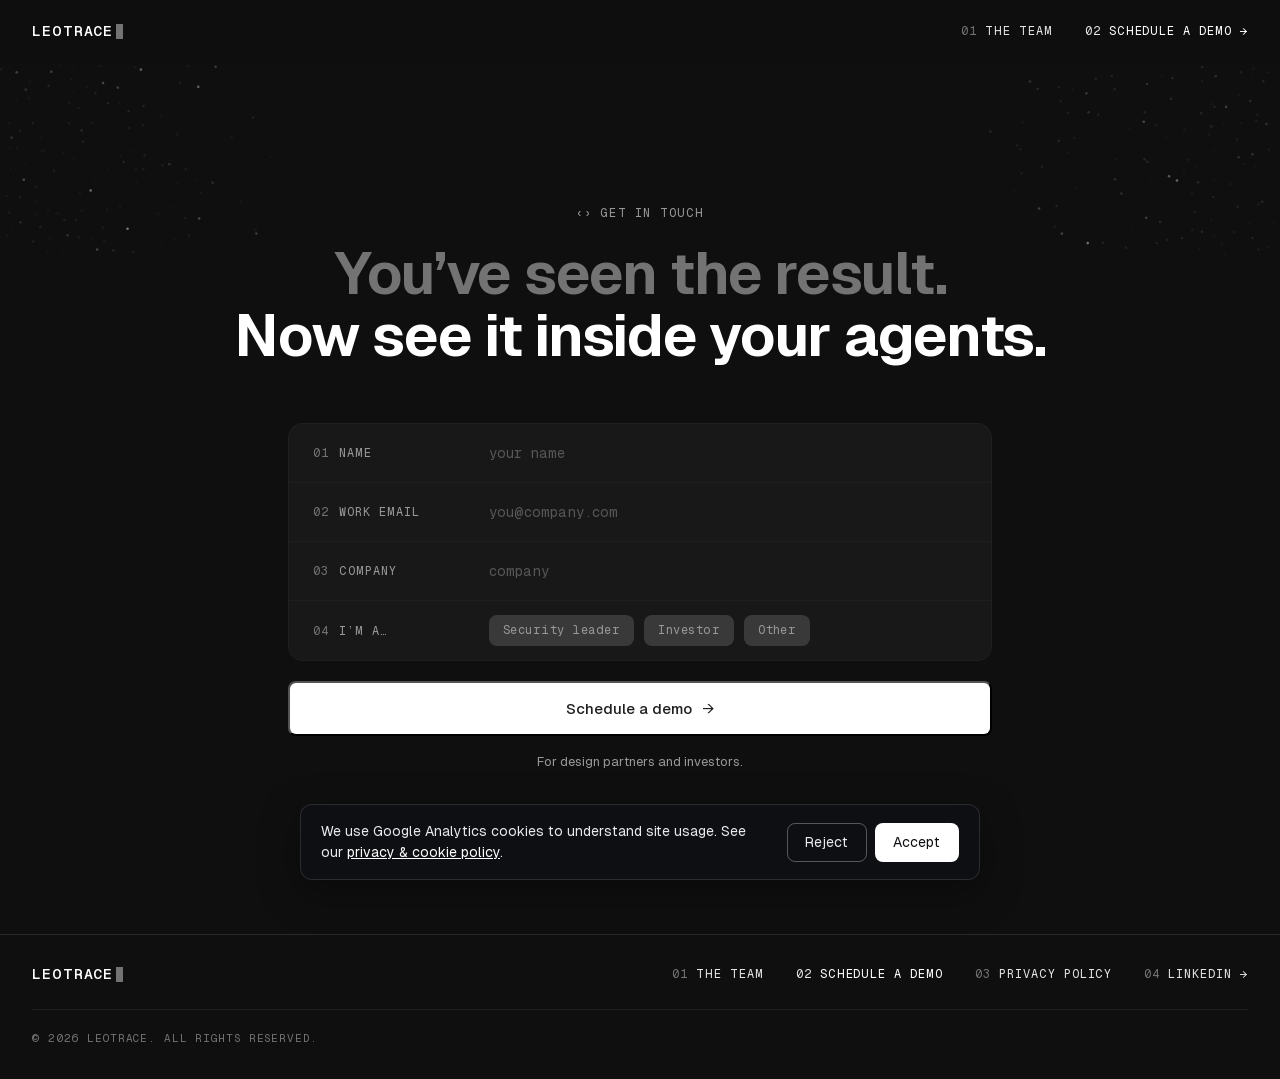
==== commit 30ea2164: "Add self-hosted cookie consent banner; gate GA behind opt-in GA now loads only after Accept (UK PECR" ====
--- a/demo/index.html
+++ b/demo/index.html
@@ -10,9 +10,9 @@
   <meta name="description" content="See LeoTrace inside your agents. Schedule a demo — for design partners and investors.">
   <link rel="icon" href="/assets/favicon.svg" type="image/svg+xml">
   <link rel="stylesheet" href="/css/styles.css?v=31">
-  <!-- Google Analytics (GA4) -->
-  <script async src="https://www.googletagmanager.com/gtag/js?id=G-MCH2DVW5WZ"></script>
-  <script src="/js/analytics.js?v=1"></script>
+  <!-- Cookie consent (gates Google Analytics until opt-in) -->
+  <link rel="stylesheet" href="/css/consent.css?v=1">
+  <script src="/js/consent.js?v=1" defer></script>
   <script type="module" src="/js/demo.js?v=37"></script>
 </head>
 <body id="top">
--- a/css/consent.css
+++ b/css/consent.css
@@ -0,0 +1,58 @@
+/* Cookie consent banner — self-hosted, gates Google Analytics.
+   Styling lives here (linked stylesheet = CSP style-src 'self'); the
+   script sets no inline styles. Dark bar reads cleanly over both the
+   light and dark pages of the site. */
+
+#cookie-banner {
+  position: fixed;
+  left: 50%;
+  bottom: 1.25rem;
+  transform: translateX(-50%);
+  z-index: 9999;
+  width: min(680px, calc(100% - 2rem));
+  display: flex;
+  flex-wrap: wrap;
+  align-items: center;
+  gap: 0.75rem 1.5rem;
+  padding: 1rem 1.25rem;
+  background: #0d0f12;
+  color: #e8eaed;
+  border: 1px solid rgba(255, 255, 255, 0.12);
+  border-radius: 12px;
+  box-shadow: 0 12px 40px rgba(0, 0, 0, 0.35);
+  font-family: inherit;
+  font-size: 0.875rem;
+  line-height: 1.5;
+}
+
+.cookie-banner__text { margin: 0; flex: 1 1 260px; }
+.cookie-banner__text a { color: #fff; text-decoration: underline; }
+
+.cookie-banner__actions { display: flex; gap: 0.5rem; flex: 0 0 auto; }
+
+.cookie-btn {
+  font: inherit;
+  cursor: pointer;
+  padding: 0.5rem 1.1rem;
+  border-radius: 8px;
+  border: 1px solid transparent;
+}
+.cookie-btn--solid { background: #fff; color: #0d0f12; }
+.cookie-btn--ghost { background: transparent; color: #e8eaed; border-color: rgba(255, 255, 255, 0.3); }
+.cookie-btn:focus-visible { outline: 2px solid #7aa2ff; outline-offset: 2px; }
+
+/* "Change your cookie choice" control inside the privacy policy */
+.cookie-link {
+  font: inherit;
+  color: inherit;
+  background: none;
+  border: none;
+  padding: 0;
+  cursor: pointer;
+  text-decoration: underline;
+}
+
+@media (max-width: 480px) {
+  #cookie-banner { flex-direction: column; align-items: stretch; }
+  .cookie-banner__actions { justify-content: flex-end; }
+}
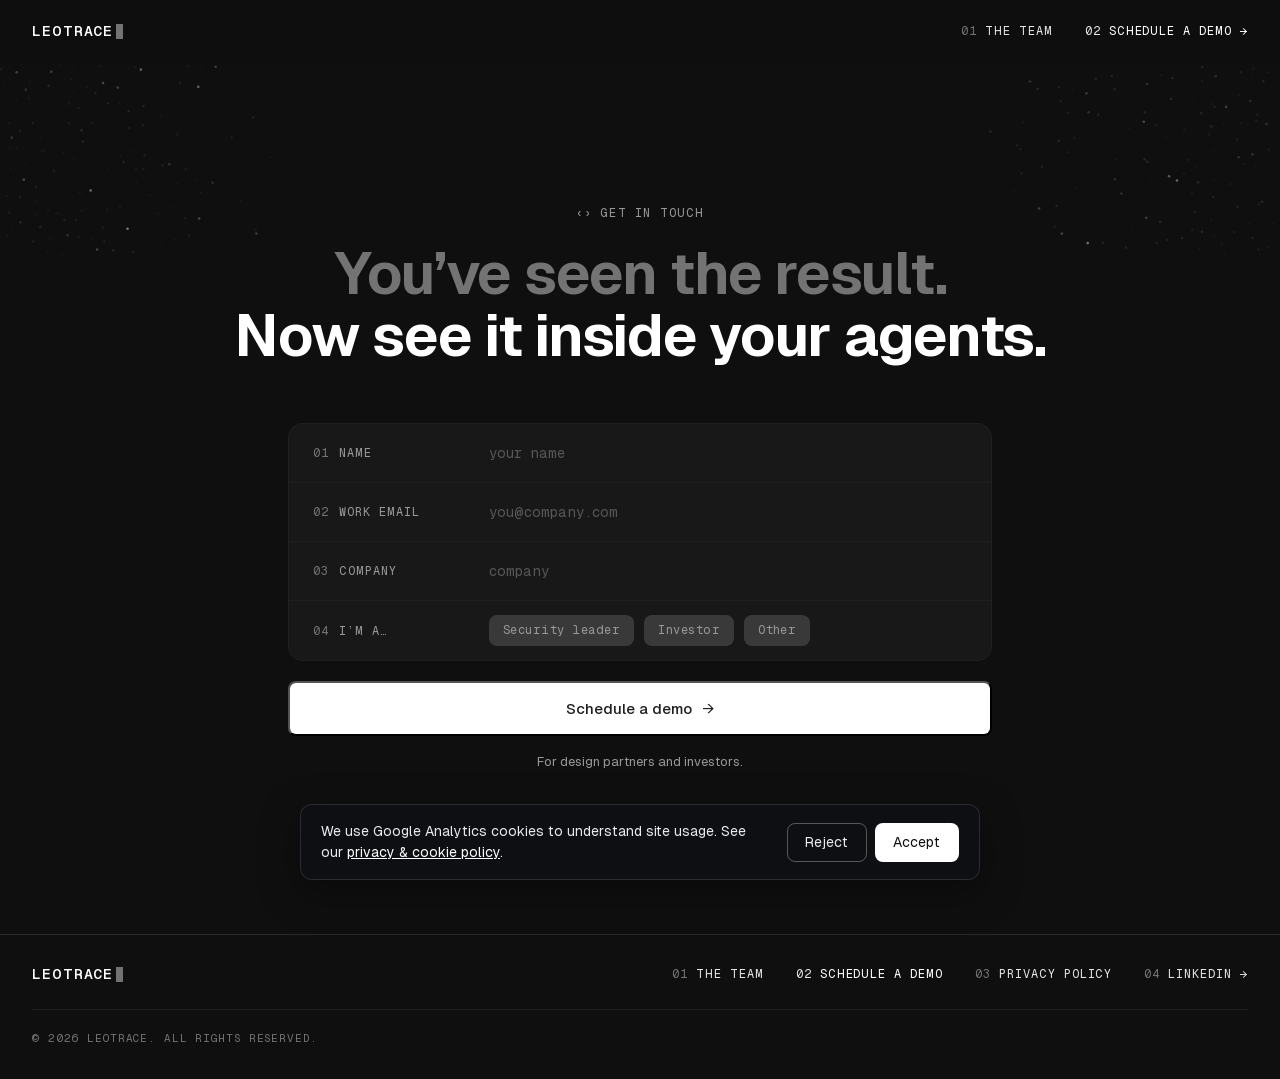
==== commit 76c08af8: "Bump asset version to v42 across the site Cache-bust for the whole animation-review batch (nav/issue" ====
--- a/demo/index.html
+++ b/demo/index.html
@@ -9,11 +9,11 @@
   <title>LeoTrace — Schedule a demo</title>
   <meta name="description" content="See LeoTrace inside your agents. Schedule a demo — for design partners and investors.">
   <link rel="icon" href="/assets/favicon.svg" type="image/svg+xml">
-  <link rel="stylesheet" href="/css/styles.css?v=31">
+  <link rel="stylesheet" href="/css/styles.css?v=42">
   <!-- Cookie consent (gates Google Analytics until opt-in) -->
-  <link rel="stylesheet" href="/css/consent.css?v=1">
-  <script src="/js/consent.js?v=1" defer></script>
-  <script type="module" src="/js/demo.js?v=37"></script>
+  <link rel="stylesheet" href="/css/consent.css?v=42">
+  <script src="/js/consent.js?v=42" defer></script>
+  <script type="module" src="/js/demo.js?v=42"></script>
 </head>
 <body id="top">
 
--- a/css/styles.css
+++ b/css/styles.css
@@ -534,7 +534,9 @@
 
 .issue__bar-fill {
   height: 100%;
-  width: 0%;
+  width: 100%;
+  transform: scaleX(0);
+  transform-origin: left;
   background: var(--text-1);
 }
 
@@ -1712,7 +1714,7 @@
   width: 100%;
   overflow: hidden; /* the waiting card never peeks; the flick is masked */
   border-radius: 14px;
-  will-change: transform;
+  /* will-change is set by about.js only while the section is on screen */
 }
 
 /* one static stage: the card never moves — the content slides through */
@@ -1731,7 +1733,7 @@
   display: flex;
   gap: 200px;
   width: 100%;
-  will-change: transform;
+  /* will-change is set by about.js only while the section is on screen */
 }
 
 .quote-item {
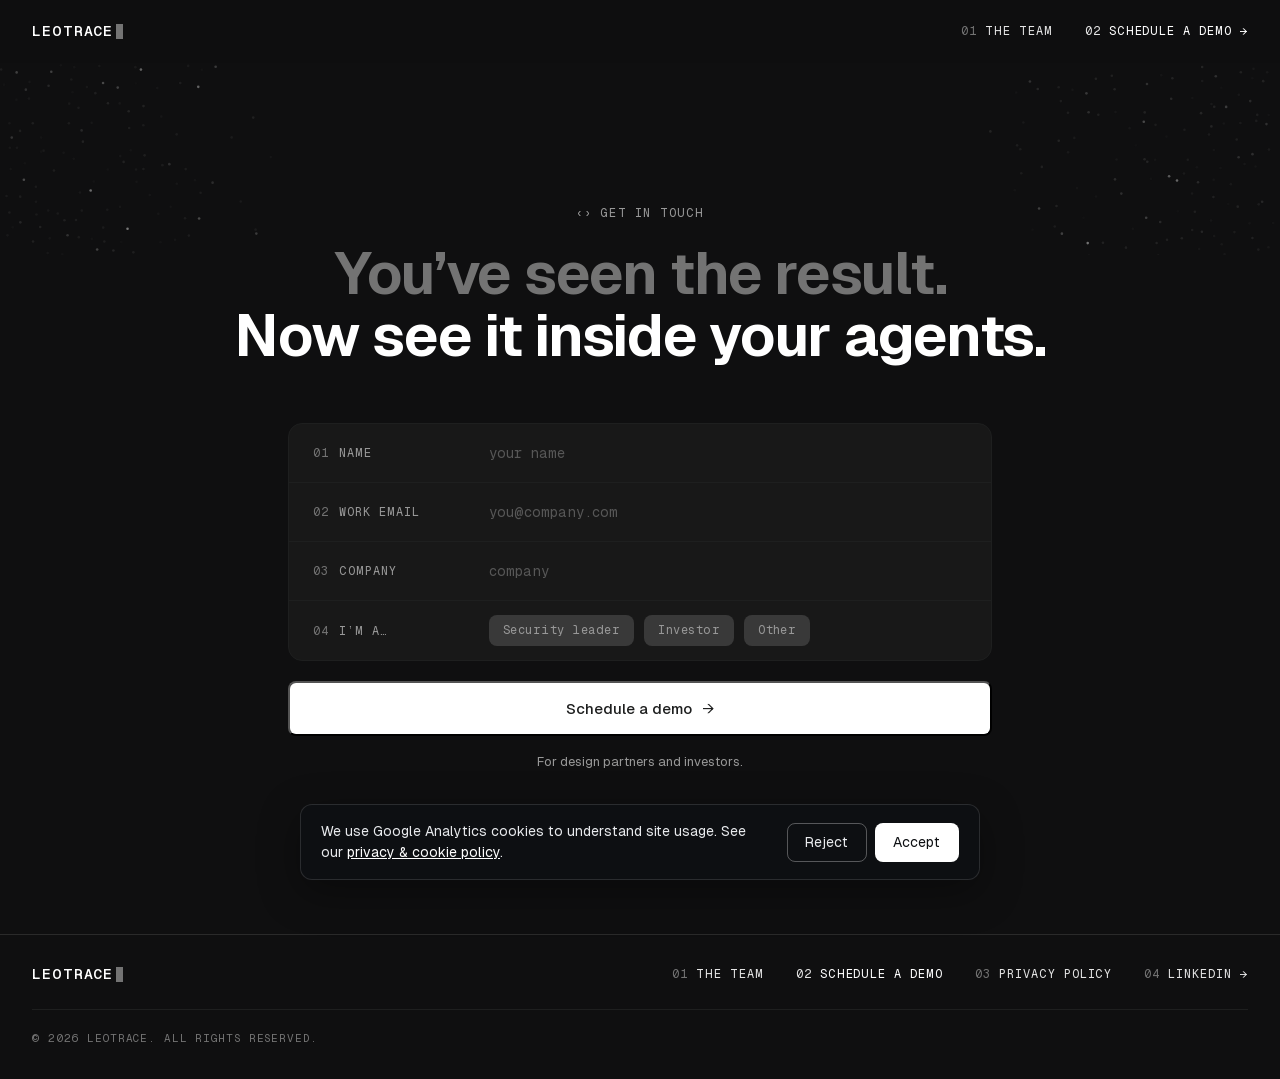
==== commit a590d042: "Mobile refinement: flex titles, fix hero canvas, right-align burger Targeted mobile-only fixes (all " ====
--- a/demo/index.html
+++ b/demo/index.html
@@ -9,11 +9,11 @@
   <title>LeoTrace — Schedule a demo</title>
   <meta name="description" content="See LeoTrace inside your agents. Schedule a demo — for design partners and investors.">
   <link rel="icon" href="/assets/favicon.svg" type="image/svg+xml">
-  <link rel="stylesheet" href="/css/styles.css?v=42">
+  <link rel="stylesheet" href="/css/styles.css?v=44">
   <!-- Cookie consent (gates Google Analytics until opt-in) -->
-  <link rel="stylesheet" href="/css/consent.css?v=42">
-  <script src="/js/consent.js?v=42" defer></script>
-  <script type="module" src="/js/demo.js?v=42"></script>
+  <link rel="stylesheet" href="/css/consent.css?v=44">
+  <script src="/js/consent.js?v=44" defer></script>
+  <script type="module" src="/js/demo.js?v=44"></script>
 </head>
 <body id="top">
 
--- a/css/styles.css
+++ b/css/styles.css
@@ -880,13 +880,20 @@
     --nav-h: 72px; /* burger row: 32px + 20px padding ×2 */
   }
 
-  /* logo + left-aligned hamburger */
+  /* wordmark left, hamburger right */
   .nav {
-    justify-content: flex-start;
+    justify-content: space-between;
     gap: 16px;
   }
 
-  .nav__burger { display: flex; }
+  /* burger is first in the DOM (for focus order); push it to the right edge */
+  .nav__burger {
+    display: flex;
+    order: 1;
+    width: 44px;
+    height: 44px;
+    margin: -6px 0; /* keep the 44px tap target without growing the bar height */
+  }
 
   .nav__menu {
     display: none;
@@ -940,7 +947,8 @@
     inset: auto;
     order: 2;
     width: 100%;
-    height: clamp(220px, 32svh, 320px);
+    /* a taller band so the board carries real weight below the copy */
+    height: clamp(300px, 42svh, 400px);
   }
 
   /* the desktop size is for the wide frame; on mobile the headline steps
@@ -1614,7 +1622,8 @@
 
   .demo-row__label { padding: 16px 24px 0; }
 
-  .demo-row__input { padding: 10px 24px 16px; }
+  /* 16px so iOS Safari doesn't auto-zoom the viewport on focus */
+  .demo-row__input { padding: 10px 24px 16px; font-size: 16px; }
 
   .demo-chips { padding: 4px 24px 16px; }
 
@@ -1872,3 +1881,31 @@
 
   .quote-card__count { font-size: 14px; }
 }
+
+/* ============================================================
+   Mobile copy rhythm (defined LAST so it wins source-order over
+   every per-element base rule above). Desktop caps line-length in
+   `ch`/`em` and pins some line-heights in px to tune specific line
+   breaks in a wide column; on a phone those force early wraps and
+   airy, uneven gaps. Here copy spans the full content width and
+   breathes on a relative line-height. All mobile-scoped — desktop
+   keeps its exact values.
+   ============================================================ */
+@media (max-width: 820px) {
+  .hero .display,
+  .hero__sub,
+  .results .heading,
+  .results__proof,
+  .cta__sub,
+  .figure__label,
+  .figure__caps,
+  .team .display,
+  .pivot__line { max-width: none; }
+
+  .lead,
+  .results__body,
+  .privacy-lead { line-height: 1.5; }
+
+  .clause__text p,
+  .clause__text ul { line-height: 1.55; }
+}
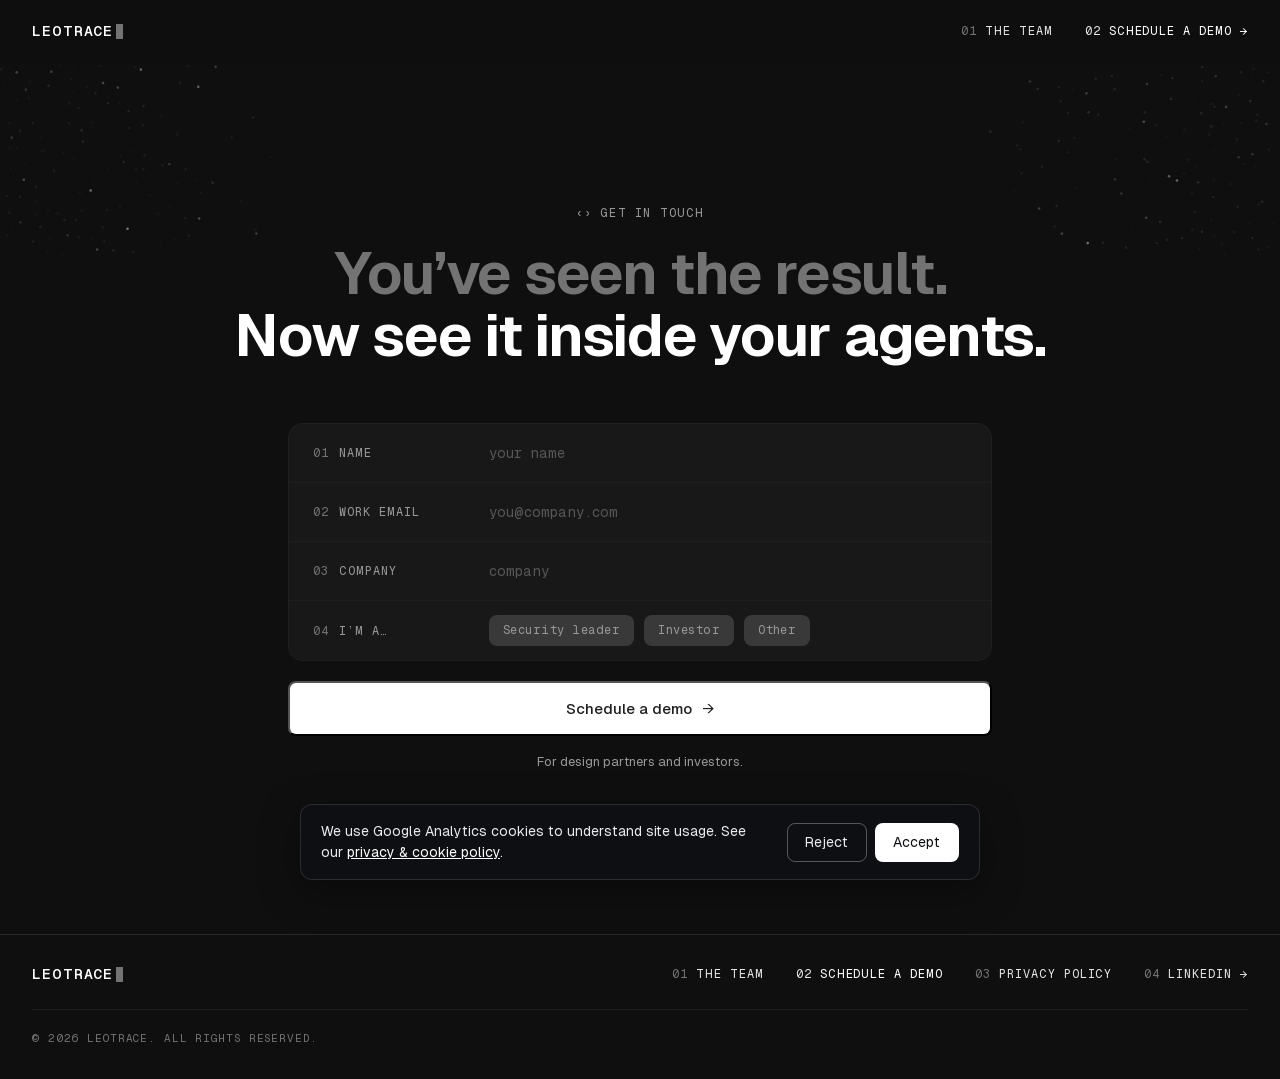
==== commit 690d6ff5: "Add SEO essentials: sitemap, robots.txt, canonical + OG tags Enables Google indexing: sitemap.xml li" ====
--- a/demo/index.html
+++ b/demo/index.html
@@ -8,6 +8,7 @@
         content="default-src 'none'; script-src 'self' https://www.googletagmanager.com; style-src 'self'; img-src 'self' https://www.googletagmanager.com https://*.google-analytics.com; font-src 'self'; connect-src 'self' https://api.web3forms.com https://*.google-analytics.com https://*.analytics.google.com https://www.googletagmanager.com; base-uri 'none'; form-action 'none'">
   <title>LeoTrace — Schedule a demo</title>
   <meta name="description" content="See LeoTrace inside your agents. Schedule a demo — for design partners and investors.">
+  <link rel="canonical" href="https://leotrace.io/demo/">
   <link rel="icon" href="/assets/favicon.svg" type="image/svg+xml">
   <link rel="stylesheet" href="/css/styles.css?v=44">
   <!-- Cookie consent (gates Google Analytics until opt-in) -->
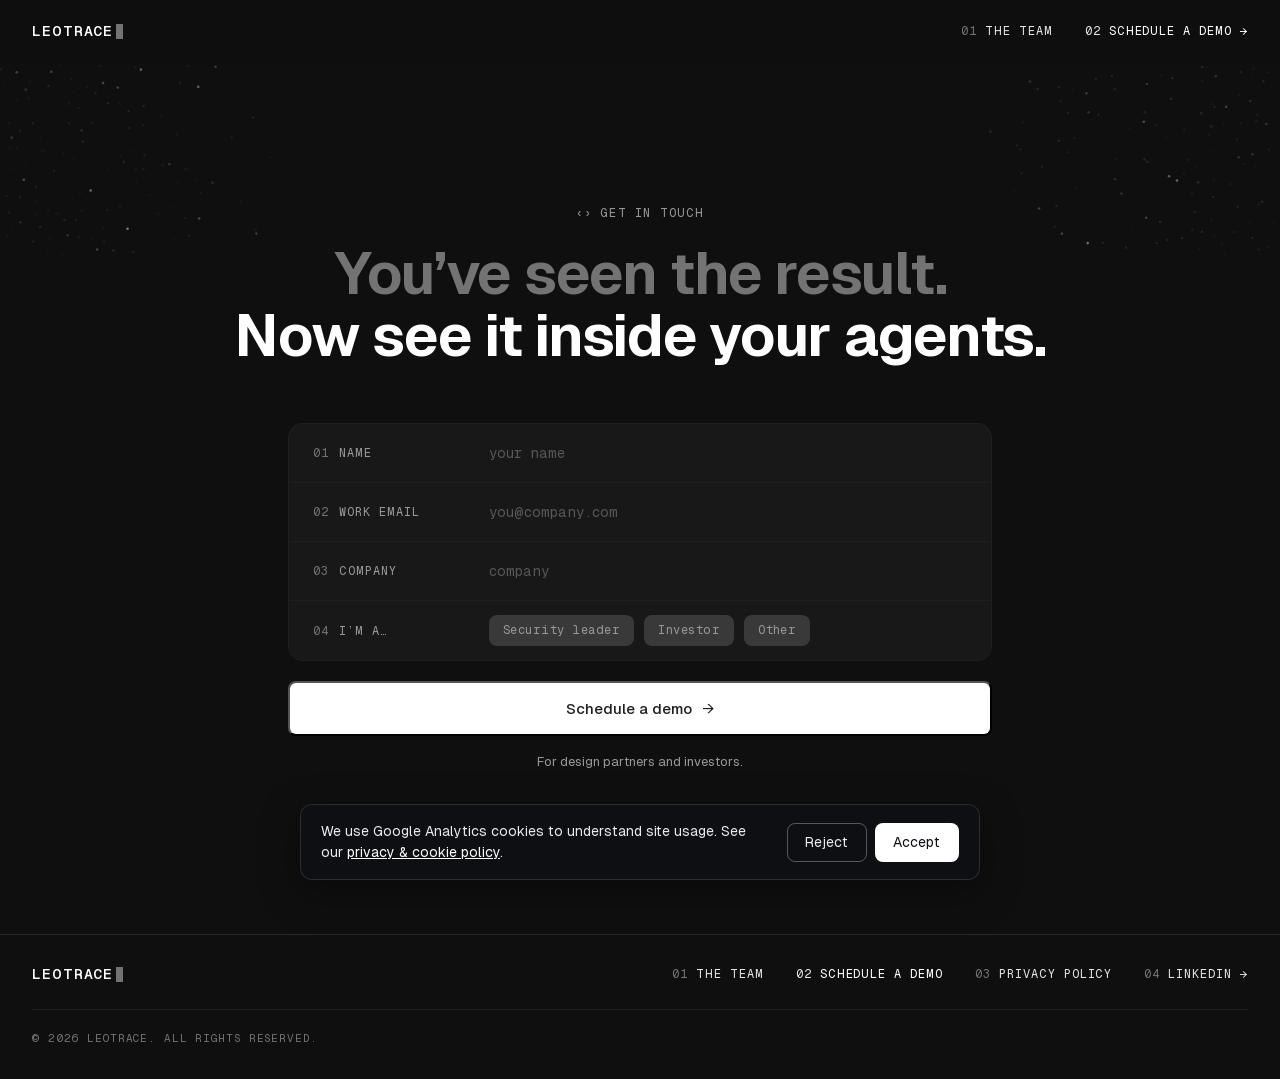
==== commit 51ac1099: "Adopt the LT mark favicons with light/dark variants Replace the placeholder SVG favicon with the LT " ====
--- a/demo/index.html
+++ b/demo/index.html
@@ -9,7 +9,8 @@
   <title>LeoTrace — Schedule a demo</title>
   <meta name="description" content="See LeoTrace inside your agents. Schedule a demo — for design partners and investors.">
   <link rel="canonical" href="https://leotrace.io/demo/">
-  <link rel="icon" href="/assets/favicon.svg" type="image/svg+xml">
+  <link rel="icon" href="/assets/favicon-light.png" type="image/png" media="(prefers-color-scheme: light)">
+  <link rel="icon" href="/assets/favicon-dark.png" type="image/png" media="(prefers-color-scheme: dark)">
   <link rel="stylesheet" href="/css/styles.css?v=44">
   <!-- Cookie consent (gates Google Analytics until opt-in) -->
   <link rel="stylesheet" href="/css/consent.css?v=44">
